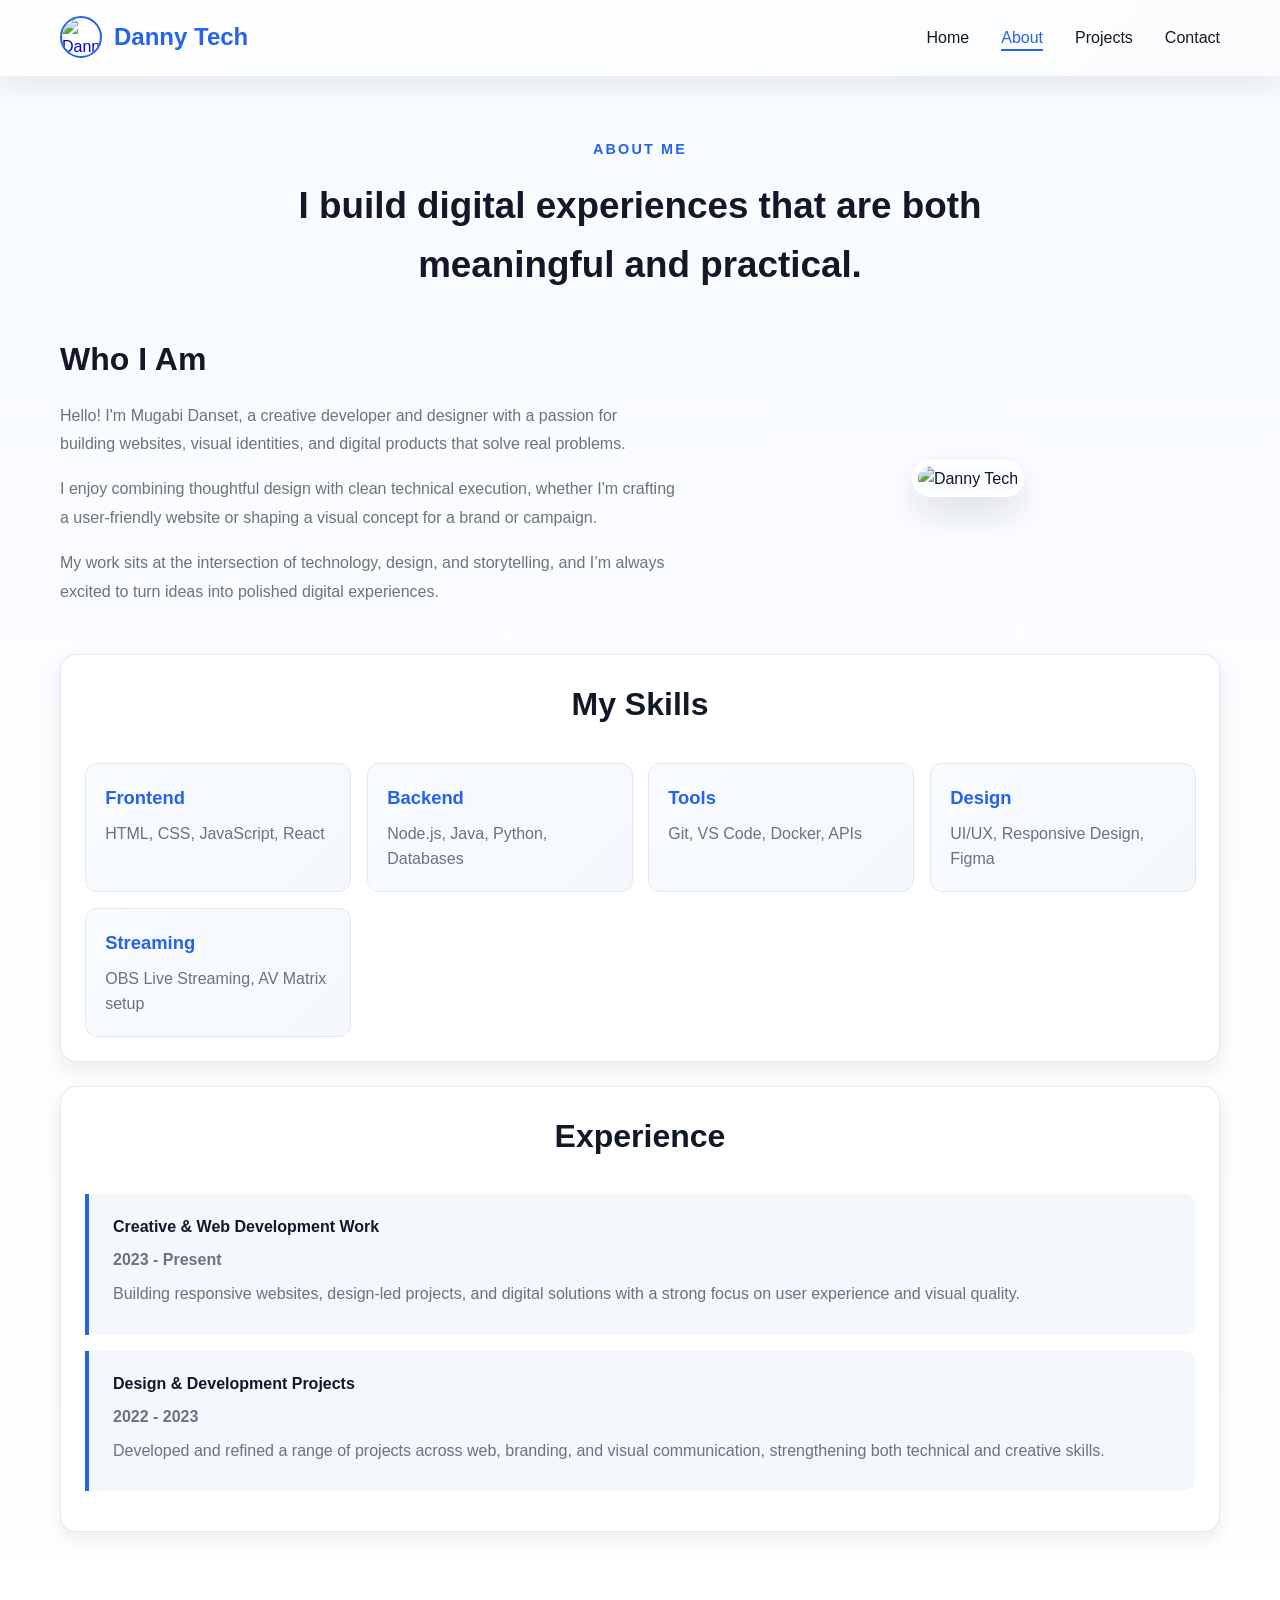
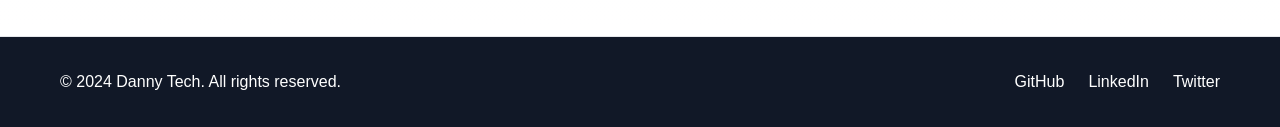
==== about.html @ cbaa2837 "Refresh landing page hero styling" ====
<!DOCTYPE html>
<html lang="en">
<head>
    <meta charset="UTF-8">
    <meta name="viewport" content="width=device-width, initial-scale=1.0">
    <title>About Me - My Portfolio</title>
    <link rel="stylesheet" href="styles.css">
</head>
<body>
    <!-- Navigation -->
    <nav class="navbar">
        <div class="container">
            <div class="logo">
                <a href="index.html" class="logo-link">
                    <img src="images/profile.jpg" alt="Danny Tech logo" class="logo-image">
                    <span>Danny Tech</span>
                </a>
            </div>
            <ul class="nav-links">
                <li><a href="index.html">Home</a></li>
                <li><a href="about.html" class="active">About</a></li>
                <li><a href="projects.html">Projects</a></li>
                <li><a href="contact.html">Contact</a></li>
            </ul>
        </div>
    </nav>

    <!-- About Section -->
    <section class="about-content">
        <div class="container">
            <div class="section-heading about-heading">
                <p class="section-label">About Me</p>
                <h2>I build digital experiences that are both meaningful and practical.</h2>
            </div>
            
            <div class="about-grid">
                <div class="about-text">
                    <h3>Who I Am</h3>
                    <p>Hello! I'm Mugabi Danset, a creative developer and designer with a passion for building websites, visual identities, and digital products that solve real problems.</p>
                    <p>I enjoy combining thoughtful design with clean technical execution, whether I'm crafting a user-friendly website or shaping a visual concept for a brand or campaign.</p>
                    <p>My work sits at the intersection of technology, design, and storytelling, and I’m always excited to turn ideas into polished digital experiences.</p>
                </div>
                <div class="about-image">
                    <img src="images/profile.jpg" alt="Danny Tech" class="about-photo">
                </div>
            </div>

            <!-- Skills Section -->
            <div class="about-section-card">
                <h3>My Skills</h3>
                <div class="skills-grid">
                    <div class="skill-item">
                        <h4>Frontend</h4>
                        <p>HTML, CSS, JavaScript, React</p>
                    </div>
                    <div class="skill-item">
                        <h4>Backend</h4>
                        <p>Node.js, Java, Python, Databases</p>
                    </div>
                    <div class="skill-item">
                        <h4>Tools</h4>
                        <p>Git, VS Code, Docker, APIs</p>
                    </div>
                    <div class="skill-item">
                        <h4>Design</h4>
                        <p>UI/UX, Responsive Design, Figma</p>
                    </div>
                    <div class="skill-item">
                        <h4>Streaming</h4>
                        <p>OBS Live Streaming, AV Matrix setup</p>
                    </div>
                </div>
            </div>

            <!-- Experience Timeline -->
            <div class="about-section-card">
                <h3>Experience</h3>
                <div class="timeline">
                    <div class="timeline-item">
                        <h4>Creative & Web Development Work</h4>
                        <p class="timeline-date">2023 - Present</p>
                        <p>Building responsive websites, design-led projects, and digital solutions with a strong focus on user experience and visual quality.</p>
                    </div>
                    <div class="timeline-item">
                        <h4>Design & Development Projects</h4>
                        <p class="timeline-date">2022 - 2023</p>
                        <p>Developed and refined a range of projects across web, branding, and visual communication, strengthening both technical and creative skills.</p>
                    </div>
                </div>
            </div>
        </div>
    </section>

    <!-- Footer -->
    <footer>
        <div class="container">
            <p>&copy; 2024 Danny Tech. All rights reserved.</p>
            <div class="social-links">
                <a href="#">GitHub</a>
                <a href="#">LinkedIn</a>
                <a href="#">Twitter</a>
            </div>
        </div>
    </footer>
</body>
</html>
---- styles.css ----
/* General Styles */
* {
    margin: 0;
    padding: 0;
    box-sizing: border-box;
}

:root {
    --primary-color: #2563eb;
    --secondary-color: #0f172a;
    --accent-color: #38bdf8;
    --accent-rose: #ff4d6d;
    --text-dark: #111827;
    --text-light: #6b7280;
    --bg-light: #f4f7fb;
    --white: #ffffff;
    --border-color: #e5e7eb;
    --shadow: 0 8px 20px rgba(15, 23, 42, 0.08);
    --shadow-lg: 0 16px 35px rgba(15, 23, 42, 0.12);
}

html {
    scroll-behavior: smooth;
    scroll-padding-top: 90px;
    scroll-snap-type: y proximity;
}

@keyframes letterFall {
    from {
        opacity: 0;
        transform: translateY(-20px) rotate(-10deg);
    }
    to {
        opacity: 1;
        transform: translateY(0) rotate(0);
    }
}

@keyframes webDrift {
    0% {
        transform: translateX(-8%) translateY(-6%) rotate(0deg);
    }
    50% {
        transform: translateX(8%) translateY(4%) rotate(2deg);
    }
    100% {
        transform: translateX(-4%) translateY(8%) rotate(-1deg);
    }
}

@keyframes floatGlow {
    0% {
        transform: translate3d(0, 0, 0) scale(1);
        opacity: 0.6;
    }
    50% {
        transform: translate3d(20px, -18px, 0) scale(1.06);
        opacity: 0.75;
    }
    100% {
        transform: translate3d(-14px, 18px, 0) scale(0.97);
        opacity: 0.65;
    }
}

@keyframes fadeReveal {
    from {
        opacity: 0;
        transform: translateY(24px);
    }
    to {
        opacity: 1;
        transform: translateY(0);
    }
}

@keyframes heroImageReveal {
    from {
        opacity: 0;
        transform: perspective(1000px) rotateY(-4deg) translateY(18px);
    }
    to {
        opacity: 1;
        transform: perspective(1000px) rotateY(-4deg) translateY(0);
    }
}

body {
    font-family: 'Segoe UI', Tahoma, Geneva, Verdana, sans-serif;
    color: var(--text-dark);
    line-height: 1.6;
    background: linear-gradient(135deg, #f8fbff 0%, #eef4ff 42%, #fdfefe 100%);
    position: relative;
    overflow-x: hidden;
}

body::before,
body::after {
    content: '';
    position: fixed;
    pointer-events: none;
    border-radius: 50%;
    filter: blur(55px);
    z-index: 0;
    animation: floatGlow 12s ease-in-out infinite alternate;
}

body::before {
    inset: auto auto 8% -8%;
    width: 320px;
    height: 320px;
    background: rgba(37, 99, 235, 0.18);
}

body::after {
    inset: 4% -8% auto auto;
    width: 280px;
    height: 280px;
    background: rgba(255, 77, 109, 0.16);
    animation-duration: 15s;
}

body > * {
    position: relative;
    z-index: 1;
}

section,
footer {
    scroll-margin-top: 90px;
    scroll-snap-align: start;
}

.container {
    max-width: 1200px;
    margin: 0 auto;
    padding: 0 20px;
}

/* Navigation */
.navbar {
    background: rgba(255, 255, 255, 0.8);
    backdrop-filter: blur(14px);
    box-shadow: 0 10px 30px rgba(15, 23, 42, 0.08);
    position: sticky;
    top: 0;
    z-index: 100;
}

.navbar .container {
    display: flex;
    justify-content: space-between;
    align-items: center;
    padding: 1rem 20px;
}

.logo-link {
    display: inline-flex;
    align-items: center;
    gap: 0.75rem;
    text-decoration: none;
}

.logo-image {
    width: 42px;
    height: 42px;
    border-radius: 50%;
    object-fit: cover;
    border: 2px solid var(--primary-color);
}

.logo-link span {
    font-size: 1.5rem;
    color: var(--primary-color);
    font-weight: 700;
}

.nav-links {
    display: flex;
    list-style: none;
    gap: 2rem;
}

.nav-links a {
    text-decoration: none;
    color: var(--text-dark);
    font-weight: 500;
    transition: color 0.3s ease;
    position: relative;
}

.nav-links a:hover,
.nav-links a.active {
    color: var(--primary-color);
}

.nav-links a.active::after {
    content: '';
    position: absolute;
    bottom: -5px;
    left: 0;
    width: 100%;
    height: 2px;
    background-color: var(--primary-color);
}

/* Hero Section */
@keyframes fadeInUp {
    from {
        opacity: 0;
        transform: translateY(20px);
    }
    to {
        opacity: 1;
        transform: translateY(0);
    }
}

.hero {
    background: linear-gradient(135deg, #08111f 0%, #142546 45%, #203a68 100%);
    color: var(--white);
    padding: 100px 20px 90px;
    position: relative;
    overflow: hidden;
}

.hero::before,
.hero::after {
    content: '';
    position: absolute;
    border-radius: 50%;
    filter: blur(70px);
    opacity: 0.35;
    pointer-events: none;
}

.hero::before {
    width: 280px;
    height: 280px;
    background: var(--accent-rose);
    top: -80px;
    right: -40px;
    animation: floatGlow 10s ease-in-out infinite alternate;
}

.hero::after {
    width: 240px;
    height: 240px;
    background: var(--accent-color);
    bottom: -60px;
    left: -40px;
    animation: floatGlow 13s ease-in-out infinite alternate-reverse;
}

.hero-layout {
    display: grid;
    grid-template-columns: 1.1fr 0.9fr;
    gap: 2.5rem;
    align-items: center;
}

.hero-content {
    text-align: left;
}

.eyebrow {
    display: inline-block;
    margin-bottom: 1rem;
    padding: 0.35rem 0.8rem;
    border-radius: 999px;
    background: rgba(255, 255, 255, 0.15);
    font-size: 0.9rem;
    font-weight: 600;
    letter-spacing: 0.08em;
    text-transform: uppercase;
}

.animate-letters {
    white-space: normal;
    overflow-wrap: normal;
    word-break: normal;
}

.hero-content .letter-fall,
.eyebrow .letter-fall {
    display: inline-block;
    opacity: 0;
    transform: translateY(-20px);
    animation: letterFall 0.45s ease-out forwards;
}

.hero-content h2 {
    font-size: clamp(2rem, 3.4vw, 3.2rem);
    margin-bottom: 1rem;
    font-weight: 800;
    line-height: 1.08;
    letter-spacing: 0.03em;
    text-transform: uppercase;
    text-shadow: 0 10px 35px rgba(0, 0, 0, 0.2);
    white-space: normal;
}

.hero-line {
    display: block;
}

.hero-line + .hero-line {
    margin-top: 0.2em;
}

.hero-content p {
    font-size: 1.15rem;
    margin-bottom: 1.75rem;
    opacity: 0.95;
    max-width: 600px;
    animation: fadeInUp 0.9s ease-out 0.25s both;
}

.hero-actions {
    display: flex;
    flex-wrap: wrap;
    gap: 1rem;
    opacity: 0;
    animation: fadeInUp 0.9s ease-out 0.35s both;
}

.hero-image-card {
    position: relative;
    border-radius: 24px;
    overflow: hidden;
    box-shadow: 0 18px 40px rgba(0, 0, 0, 0.22);
    border: none;
    transform: perspective(1000px) rotateY(-4deg);
    animation: heroImageReveal 0.9s ease-out 0.3s both;
}

.hero-image-card::after {
    content: '';
    position: absolute;
    inset: 0;
    background: linear-gradient(180deg, rgba(255, 255, 255, 0) 0%, rgba(8, 17, 31, 0.18) 100%);
    pointer-events: none;
}

.hero-image-card img {
    width: 100%;
    height: 100%;
    min-height: 420px;
    object-fit: cover;
    display: block;
    opacity: 0.95;
}

.hero .btn-secondary {
    background-color: transparent;
    border: 2px solid var(--white);
    color: var(--white);
}

.hero .btn-secondary:hover {
    background-color: rgba(255, 255, 255, 0.12);
}

@media (max-width: 768px) {
    .hero-layout {
        grid-template-columns: 1fr;
    }

    .hero-content {
        text-align: center;
    }

    .hero-actions {
        justify-content: center;
    }
}

/* Buttons */
.btn {
    display: inline-block;
    padding: 12px 30px;
    background: linear-gradient(135deg, var(--primary-color), var(--accent-rose));
    color: var(--white);
    text-decoration: none;
    border-radius: 999px;
    border: none;
    font-size: 1rem;
    font-weight: 600;
    cursor: pointer;
    transition: transform 0.25s ease, box-shadow 0.25s ease, filter 0.25s ease;
    box-shadow: 0 10px 24px rgba(37, 99, 235, 0.18);
}

.btn:hover {
    transform: translateY(-3px);
    box-shadow: 0 16px 32px rgba(37, 99, 235, 0.22);
    filter: brightness(1.04);
}

.btn-secondary {
    background-color: rgba(255, 255, 255, 0.1);
    color: var(--white);
    border: 1px solid rgba(255, 255, 255, 0.22);
}

.btn-secondary:hover {
    background-color: rgba(255, 255, 255, 0.16);
}

.link-btn {
    display: inline-block;
    padding: 8px 16px;
    background-color: var(--primary-color);
    color: var(--white);
    text-decoration: none;
    border-radius: 999px;
    font-size: 0.9rem;
    transition: background-color 0.3s ease, transform 0.2s ease;
    margin-right: 10px;
}

.link-btn:hover {
    transform: translateY(-1px);
}

.link-btn:hover {
    background-color: var(--secondary-color);
}

/* Sections */
section {
    padding: 60px 20px;
}

section h3 {
    font-size: 2rem;
    margin-bottom: 2rem;
    text-align: center;
    color: var(--text-dark);
}

.section-intro {
    text-align: center;
    color: var(--text-light);
    margin-bottom: 3rem;
    font-size: 1.1rem;
}

/* Featured Work Section */
.featured {
    background: linear-gradient(180deg, var(--bg-light) 0%, #f8fbff 100%);
}

.section-heading {
    text-align: center;
    max-width: 700px;
    margin: 0 auto 2rem;
    animation: fadeReveal 0.8s ease-out both;
}

.section-label {
    display: inline-block;
    margin-bottom: 0.75rem;
    color: var(--primary-color);
    font-size: 0.9rem;
    font-weight: 700;
    letter-spacing: 0.15em;
    text-transform: uppercase;
}

.work-grid {
    display: grid;
    grid-template-columns: repeat(auto-fit, minmax(300px, 1fr));
    gap: 1.5rem;
}

.work-card {
    display: block;
    background-color: var(--white);
    border: 1px solid var(--border-color);
    border-radius: 16px;
    overflow: hidden;
    box-shadow: var(--shadow);
    transition: transform 0.3s ease, box-shadow 0.3s ease, border-color 0.3s ease;
    text-decoration: none;
    color: inherit;
    animation: fadeReveal 0.8s ease-out both;
}

.work-card:hover {
    transform: translateY(-6px) scale(1.01);
    box-shadow: var(--shadow-lg);
    border-color: rgba(37, 99, 235, 0.24);
}

.work-image {
    width: 100%;
    height: 220px;
    object-fit: cover;
    display: block;
}

.work-content {
    padding: 1.15rem 1.15rem 1.3rem;
}

.work-card h4 {
    font-size: 1.2rem;
    margin-bottom: 0.45rem;
}

.work-card p {
    color: var(--text-light);
    margin-bottom: 0.75rem;
}

.card-link {
    color: var(--primary-color);
    font-weight: 700;
    font-size: 0.95rem;
}

/* CTA Section */
.cta {
    background: linear-gradient(135deg, var(--primary-color), var(--secondary-color));
    color: var(--white);
    text-align: center;
}

.cta h3 {
    color: var(--white);
    margin-bottom: 1.5rem;
}

/* About Content */
.about-content {
    background: linear-gradient(180deg, #f8fbff 0%, var(--white) 100%);
    padding-bottom: 80px;
}

.about-heading {
    margin-bottom: 2.5rem;
}

.about-heading h2 {
    font-size: 2.3rem;
    margin-top: 0.25rem;
    text-align: center;
}

.about-grid {
    display: grid;
    grid-template-columns: 1.1fr 0.9fr;
    gap: 2.5rem;
    margin-bottom: 2rem;
    align-items: center;
}

.about-text h3 {
    text-align: left;
    margin-bottom: 1rem;
}

.about-text p {
    margin-bottom: 1rem;
    color: var(--text-light);
    line-height: 1.8;
}

.about-image {
    width: 100%;
    display: flex;
    justify-content: center;
    align-items: center;
}

.about-photo {
    max-width: 100%;
    height: auto;
    display: block;
    border-radius: 20px;
    box-shadow: var(--shadow-lg);
    border: 6px solid var(--white);
}

.about-section-card {
    background: var(--white);
    border: 1px solid var(--border-color);
    border-radius: 16px;
    padding: 1.5rem;
    box-shadow: var(--shadow);
    margin-bottom: 1.5rem;
}

.skills-grid {
    display: grid;
    grid-template-columns: repeat(auto-fit, minmax(220px, 1fr));
    gap: 1rem;
    margin-top: 1rem;
}

.skill-item {
    background: linear-gradient(135deg, #f8fbff 0%, var(--bg-light) 100%);
    padding: 1.2rem;
    border-radius: 12px;
    border: 1px solid var(--border-color);
    animation: floatIn 0.6s ease-out both;
    transition: transform 0.3s ease, box-shadow 0.3s ease;
}

.skill-item:nth-child(2) {
    animation-delay: 0.08s;
}

.skill-item:nth-child(3) {
    animation-delay: 0.16s;
}

.skill-item:nth-child(4) {
    animation-delay: 0.24s;
}

.skill-item:nth-child(5) {
    animation-delay: 0.32s;
}

.skill-item:hover {
    transform: translateY(-4px);
    box-shadow: 0 10px 24px rgba(37, 99, 235, 0.12);
}

.skill-item h4 {
    color: var(--primary-color);
    margin-bottom: 0.5rem;
    font-size: 1.15rem;
}

.skill-item p {
    color: var(--text-light);
}

.timeline {
    margin-top: 1rem;
}

.timeline-item {
    padding: 1.25rem 1.25rem 1.25rem 1.5rem;
    border-left: 4px solid var(--primary-color);
    margin-bottom: 1rem;
    background: var(--bg-light);
    border-radius: 0 10px 10px 0;
}

.timeline-item h4 {
    margin-bottom: 0.35rem;
    color: var(--text-dark);
}

.timeline-date {
    color: var(--primary-color);
    font-weight: 600;
    margin-bottom: 0.35rem;
}

.timeline-item p {
    color: var(--text-light);
    margin: 0.5rem 0;
}

/* Projects Content */
.projects-content {
    background-color: var(--white);
}

.projects-content h2 {
    font-size: 2.5rem;
    margin-bottom: 1rem;
    text-align: center;
}

.projects-grid {
    display: grid;
    grid-template-columns: repeat(auto-fit, minmax(320px, 1fr));
    gap: 1.5rem;
    align-items: start;
}

.project-card {
    background-color: var(--white);
    border: 1px solid var(--border-color);
    border-radius: 16px;
    overflow: hidden;
    box-shadow: var(--shadow);
    transition: transform 0.3s ease, box-shadow 0.3s ease, border-color 0.3s ease;
    animation: fadeReveal 0.8s ease-out both;
}

.project-card:hover {
    transform: translateY(-10px) scale(1.01);
    box-shadow: 0 16px 35px rgba(15, 23, 42, 0.16);
    border-color: rgba(37, 99, 235, 0.25);
}

.project-image {
    background: linear-gradient(135deg, #667eea, #764ba2);
    color: var(--white);
    height: 220px;
    display: flex;
    align-items: center;
    justify-content: center;
    font-weight: 600;
    font-size: 1.1rem;
    overflow: hidden;
    position: relative;
}

.project-image::after {
    content: '';
    position: absolute;
    inset: 0;
    background: linear-gradient(180deg, rgba(15, 23, 42, 0.06) 0%, rgba(15, 23, 42, 0.2) 100%);
    pointer-events: none;
}

.project-card:hover .project-image img {
    transform: scale(1.03);
}

.project-image img,
.project-image svg {
    width: 100%;
    height: 100%;
    object-fit: cover;
    display: block;
    transition: transform 0.35s ease;
}

.project-info {
    padding: 1.25rem 1.25rem 1.4rem;
}

.project-info h3 {
    text-align: left;
    margin-bottom: 0.5rem;
    font-size: 1.25rem;
}

.tech-stack {
    color: var(--primary-color);
    font-weight: 600;
    font-size: 0.9rem;
    margin-bottom: 0.5rem;
}

.project-description {
    color: var(--text-light);
    margin-bottom: 1rem;
    line-height: 1.6;
}

.project-links {
    display: flex;
    gap: 0.5rem;
    flex-wrap: wrap;
    margin-top: 0.75rem;
}

@keyframes fadeUp {
    from {
        opacity: 0;
        transform: translateY(20px);
    }
    to {
        opacity: 1;
        transform: translateY(0);
    }
}

@keyframes floatIn {
    from {
        opacity: 0;
        transform: translateY(15px) scale(0.97);
    }
    to {
        opacity: 1;
        transform: translateY(0) scale(1);
    }
}

/* Contact Content */
.contact-content {
    background: linear-gradient(180deg, #f8fbff 0%, var(--white) 100%);
    padding-bottom: 80px;
}

.contact-heading {
    margin-bottom: 1rem;
}

.contact-heading h2 {
    font-size: 2.2rem;
    margin-top: 0.3rem;
    text-align: center;
}

.contact-grid {
    display: grid;
    grid-template-columns: 1.1fr 0.9fr;
    gap: 2rem;
    max-width: 1050px;
    margin: 0 auto;
}

.contact-card {
    background: var(--white);
    border: 1px solid var(--border-color);
    border-radius: 18px;
    box-shadow: var(--shadow);
    padding: 1.5rem;
    animation: fadeReveal 0.8s ease-out both;
}

.contact-card:nth-child(2) {
    animation-delay: 0.15s;
}

.contact-card h3 {
    text-align: left;
    margin-bottom: 1.25rem;
    font-size: 1.35rem;
}

.form-group {
    margin-bottom: 1.2rem;
}

.form-group label {
    display: block;
    margin-bottom: 0.45rem;
    font-weight: 600;
    color: var(--text-dark);
}

.form-group input,
.form-group textarea {
    width: 100%;
    padding: 11px 12px;
    border: 1px solid var(--border-color);
    border-radius: 10px;
    font-size: 1rem;
    font-family: inherit;
    transition: border-color 0.3s ease, box-shadow 0.3s ease;
    background-color: #f8fbff;
}

.form-group input:focus,
.form-group textarea:focus {
    outline: none;
    border-color: var(--primary-color);
    box-shadow: 0 0 0 3px rgba(37, 99, 235, 0.1);
}

.contact-form {
    display: flex;
    flex-direction: column;
}

.info-item {
    margin-bottom: 1.3rem;
    padding-bottom: 1rem;
    border-bottom: 1px solid var(--border-color);
    animation: fadeUp 0.65s ease-out both;
    animation-delay: 0.2s;
}

.info-item:last-child {
    border-bottom: none;
    padding-bottom: 0;
}

.info-item h4 {
    margin-bottom: 0.35rem;
    color: var(--primary-color);
    font-size: 1.05rem;
}

.info-item p {
    color: var(--text-light);
}

.info-item a {
    color: var(--primary-color);
    text-decoration: none;
    transition: color 0.3s ease;
}

.info-item a:hover {
    color: var(--secondary-color);
}

.social-follow {
    display: flex;
    gap: 0.75rem;
    flex-wrap: wrap;
}

.social-follow a {
    display: inline-flex;
    align-items: center;
    justify-content: center;
    min-height: 44px;
    padding: 0.6rem 0.8rem;
    background-color: var(--bg-light);
    border: 1px solid var(--border-color);
    border-radius: 999px;
    text-decoration: none;
    color: var(--primary-color);
    transition: all 0.3s ease;
    animation: fadeUp 0.6s ease-out both;
}

.social-item {
    display: inline-flex;
    align-items: center;
    gap: 0.5rem;
}

.social-label {
    font-size: 0.9rem;
    font-weight: 600;
}

.social-follow a svg {
    width: 18px;
    height: 18px;
    display: block;
    fill: currentColor;
}

.social-follow a:nth-child(2) {
    animation-delay: 0.1s;
}

.social-follow a:nth-child(3) {
    animation-delay: 0.2s;
}

.social-follow a:nth-child(4) {
    animation-delay: 0.3s;
}

.social-follow a:nth-child(5) {
    animation-delay: 0.4s;
}

.social-follow a:nth-child(6) {
    animation-delay: 0.5s;
}

.social-follow a:hover {
    background-color: var(--primary-color);
    color: var(--white);
    transform: translateY(-3px) scale(1.02);
}

/* Footer */
footer {
    background-color: var(--text-dark);
    color: var(--white);
    padding: 2rem;
    text-align: center;
    border-top: 1px solid var(--border-color);
}

footer .container {
    display: flex;
    justify-content: space-between;
    align-items: center;
}

.social-links {
    display: flex;
    gap: 1.5rem;
}

.social-links a {
    color: var(--white);
    text-decoration: none;
    transition: color 0.3s ease;
}

.social-links a:hover {
    color: var(--primary-color);
}

/* Responsive Design */
@media (max-width: 768px) {
    .nav-links {
        gap: 1rem;
        font-size: 0.9rem;
    }

    .hero-content h2 {
        font-size: 2rem;
    }

    .hero-content p {
        font-size: 1.1rem;
    }

    .about-grid {
        grid-template-columns: 1fr;
        gap: 2rem;
    }

    .contact-grid {
        grid-template-columns: 1fr;
    }

    .work-grid,
    .skills-grid,
    .projects-grid {
        grid-template-columns: 1fr;
    }

    footer .container {
        flex-direction: column;
        gap: 1rem;
    }

    section h3 {
        font-size: 1.5rem;
    }

    .placeholder {
        height: 200px;
    }
}

@media (max-width: 480px) {
    .navbar .container {
        flex-direction: column;
        gap: 1rem;
    }

    .nav-links {
        flex-wrap: wrap;
        justify-content: center;
    }

    .hero-content h2 {
        font-size: 1.5rem;
    }

    .hero {
        padding: 50px 20px;
    }

    .project-links {
        flex-direction: column;
    }

    .link-btn {
        width: 100%;
        text-align: center;
        margin-right: 0;
    }
}
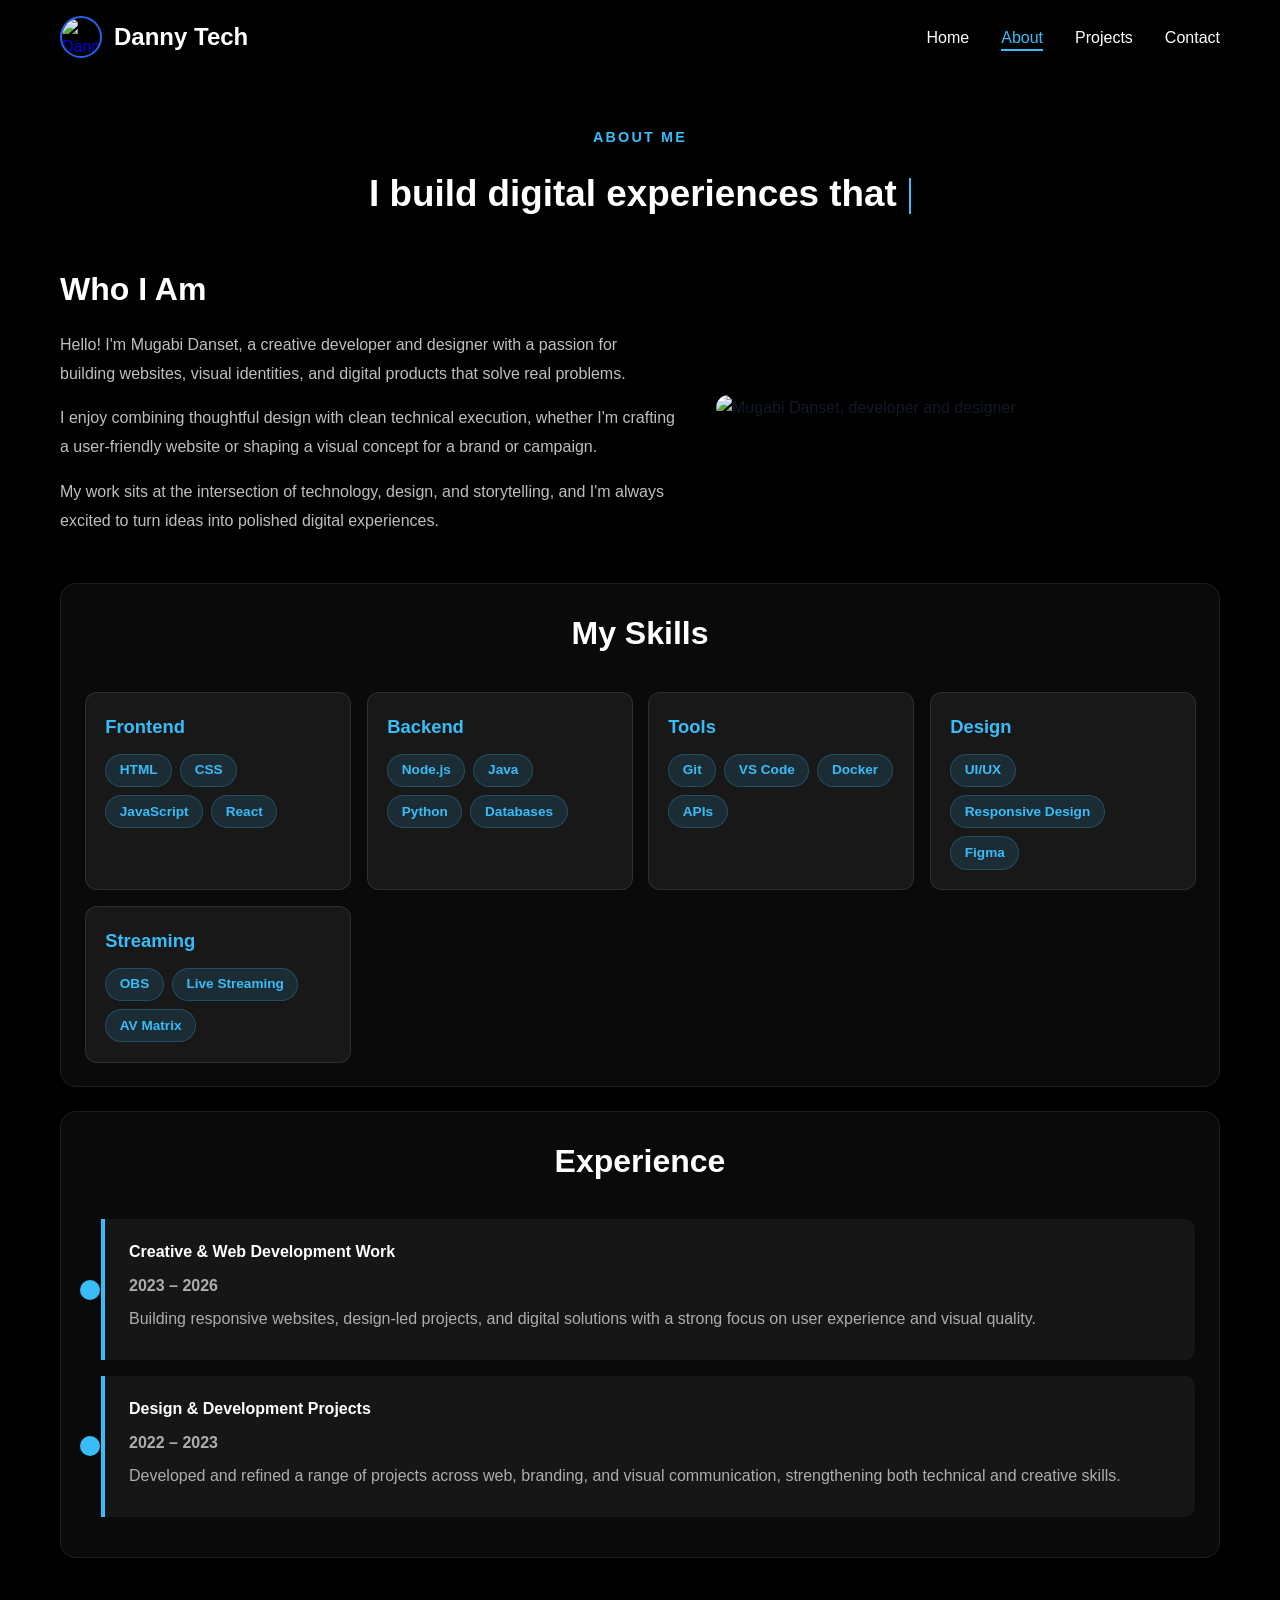
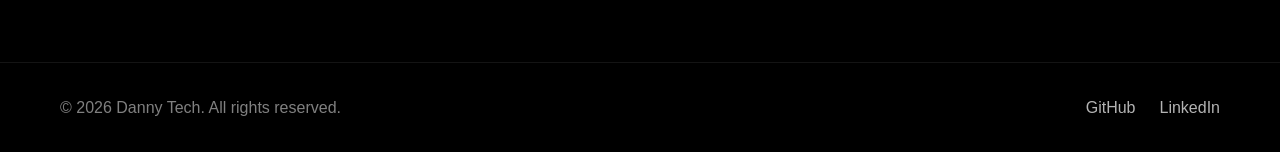
==== commit f295b98a: "Dark theme about page, dynamic JS, social links, new photo" ====
--- a/about.html
+++ b/about.html
@@ -3,8 +3,237 @@
 <head>
     <meta charset="UTF-8">
     <meta name="viewport" content="width=device-width, initial-scale=1.0">
-    <title>About Me - My Portfolio</title>
+    <title>About - Danny Tech</title>
+    <meta name="description" content="About Mugabi Danset — creative developer and designer building meaningful digital experiences.">
     <link rel="stylesheet" href="styles.css">
+    <style>
+        /* ── Dark theme override for about page ──────────────────────────────── */
+        body {
+            background: #000 !important;
+        }
+        body::before, body::after {
+            display: none; /* hide the light-mode blobs */
+        }
+
+        /* Navbar goes dark */
+        .navbar {
+            background: rgba(0, 0, 0, 0.85) !important;
+            backdrop-filter: blur(14px);
+            box-shadow: 0 2px 20px rgba(0,0,0,0.6) !important;
+        }
+        .logo-link span,
+        .nav-links a {
+            color: #fff !important;
+        }
+        .nav-links a:hover,
+        .nav-links a.active {
+            color: var(--accent-color) !important;
+        }
+        .nav-links a.active::after {
+            background-color: var(--accent-color) !important;
+        }
+
+        /* About section dark background — seamless with photo */
+        .about-content {
+            background: #000 !important;
+            padding-top: 3rem;
+        }
+
+        /* Section label + heading — white text */
+        .section-label {
+            color: var(--accent-color) !important;
+        }
+        .about-heading h2 {
+            color: #fff !important;
+        }
+
+        /* "Who I Am" text block */
+        .about-text h3 {
+            color: #fff !important;
+        }
+        .about-text p {
+            color: rgba(255,255,255,0.75) !important;
+        }
+
+        /* Photo — no border, no shadow, blends into black bg */
+        .about-photo {
+            border: none !important;
+            box-shadow: none !important;
+            border-radius: 16px;
+            width: 100%;
+            object-fit: cover;
+        }
+        .about-image {
+            background: #000;
+        }
+
+        /* Cards — dark glass style */
+        .about-section-card {
+            background: rgba(255,255,255,0.04) !important;
+            border: 1px solid rgba(255,255,255,0.08) !important;
+            box-shadow: none !important;
+        }
+        .about-section-card h3 {
+            color: #fff !important;
+        }
+
+        /* Skill items */
+        .skill-item {
+            background: rgba(255,255,255,0.06) !important;
+            border: 1px solid rgba(255,255,255,0.1) !important;
+        }
+        .skill-item h4 {
+            color: var(--accent-color) !important;
+            margin-bottom: 0.3rem;
+        }
+        .skill-item > p { display: none; }
+
+        /* Timeline */
+        .timeline-item {
+            background: rgba(255,255,255,0.05) !important;
+            border-left: 4px solid var(--accent-color) !important;
+        }
+        .timeline-item h4 { color: #fff !important; }
+        .timeline-item p  { color: rgba(255,255,255,0.65) !important; }
+        .timeline-date    { color: var(--accent-color) !important; }
+        .timeline-item::before {
+            border-color: #000 !important;
+            box-shadow: 0 0 0 3px var(--accent-color) !important;
+            background: var(--accent-color) !important;
+        }
+
+        /* Footer */
+        footer {
+            background: #000 !important;
+            border-top: 1px solid rgba(255,255,255,0.08) !important;
+            color: rgba(255,255,255,0.6) !important;
+        }
+        footer p { color: rgba(255,255,255,0.5); }
+        .social-links a { color: rgba(255,255,255,0.7) !important; }
+        .social-links a:hover { color: var(--accent-color) !important; }
+
+        /* ── Scroll reveal ──────────────────────────────────────────────────── */
+        .reveal {
+            opacity: 0;
+            transform: translateY(28px);
+            transition: opacity 0.65s ease, transform 0.65s ease;
+        }
+        .reveal.visible { opacity: 1; transform: translateY(0); }
+
+        .reveal-left {
+            opacity: 0;
+            transform: translateX(-32px);
+            transition: opacity 0.65s ease, transform 0.65s ease;
+        }
+        .reveal-left.visible { opacity: 1; transform: translateX(0); }
+
+        .reveal-right {
+            opacity: 0;
+            transform: translateX(32px);
+            transition: opacity 0.65s ease, transform 0.65s ease;
+        }
+        .reveal-right.visible { opacity: 1; transform: translateX(0); }
+
+        /* ── Skill tags ─────────────────────────────────────────────────────── */
+        .skill-tags {
+            display: flex;
+            flex-wrap: wrap;
+            gap: 0.5rem;
+            margin-top: 0.75rem;
+        }
+        .skill-tag {
+            display: inline-block;
+            padding: 0.3rem 0.85rem;
+            border-radius: 999px;
+            background: rgba(56, 189, 248, 0.12);
+            color: var(--accent-color);
+            font-size: 0.85rem;
+            font-weight: 600;
+            border: 1px solid rgba(56, 189, 248, 0.25);
+            transition: background 0.25s ease, transform 0.2s ease, box-shadow 0.2s ease;
+            cursor: default;
+            opacity: 0;
+            transform: scale(0.85);
+        }
+        .skill-tag.tag-visible {
+            opacity: 1;
+            transform: scale(1);
+            transition: opacity 0.35s ease, transform 0.35s ease,
+                        background 0.25s ease, box-shadow 0.2s ease;
+        }
+        .skill-tag:hover {
+            background: var(--accent-color);
+            color: #000;
+            transform: translateY(-2px) scale(1.04);
+            box-shadow: 0 6px 16px rgba(56, 189, 248, 0.3);
+        }
+
+        /* ── Timeline dot ───────────────────────────────────────────────────── */
+        .timeline-item {
+            position: relative;
+            transition: box-shadow 0.3s ease;
+        }
+        .timeline-item::before {
+            content: '';
+            position: absolute;
+            left: -22px;
+            top: 50%;
+            transform: translateY(-50%) scale(0);
+            width: 14px;
+            height: 14px;
+            border-radius: 50%;
+            transition: transform 0.4s cubic-bezier(0.34, 1.56, 0.64, 1);
+        }
+        .timeline-item.tl-visible::before { transform: translateY(-50%) scale(1); }
+        .timeline { padding-left: 16px; }
+
+        /* ── Typing cursor ──────────────────────────────────────────────────── */
+        @keyframes blink {
+            0%, 100% { opacity: 1; }
+            50%       { opacity: 0; }
+        }
+        .cursor {
+            display: inline-block;
+            width: 2px;
+            height: 1em;
+            background: var(--accent-color);
+            margin-left: 2px;
+            vertical-align: middle;
+            animation: blink 0.9s step-end infinite;
+        }
+
+        /* Stagger for skill items */
+        .skill-item:nth-child(1) { transition-delay: 0s; }
+        .skill-item:nth-child(2) { transition-delay: 0.08s; }
+        .skill-item:nth-child(3) { transition-delay: 0.16s; }
+        .skill-item:nth-child(4) { transition-delay: 0.24s; }
+        .skill-item:nth-child(5) { transition-delay: 0.32s; }
+
+        /* ── Photo slideshow ────────────────────────────────────────────────── */
+        .photo-slideshow {
+            position: relative;
+            width: 100%;
+            border-radius: 16px;
+            overflow: hidden;
+            background: #000; /* matches photo bg exactly */
+        }
+        .photo-slideshow .slide {
+            width: 100%;
+            display: block;
+            object-fit: cover;
+            border: none !important;
+            box-shadow: none !important;
+            border-radius: 0;
+            opacity: 0;
+            position: absolute;
+            top: 0; left: 0;
+            transition: opacity 0.8s ease;
+        }
+        .photo-slideshow .slide.active {
+            opacity: 1;
+            position: relative; /* keeps the container sized to the image */
+        }
+    </style>
 </head>
 <body>
     <!-- Navigation -->
@@ -16,7 +245,7 @@
                     <span>Danny Tech</span>
                 </a>
             </div>
-            <ul class="nav-links">
+            <ul class="nav-links" aria-label="Main navigation">
                 <li><a href="index.html">Home</a></li>
                 <li><a href="about.html" class="active">About</a></li>
                 <li><a href="projects.html">Projects</a></li>
@@ -28,62 +257,88 @@
     <!-- About Section -->
     <section class="about-content">
         <div class="container">
-            <div class="section-heading about-heading">
+            <div class="section-heading about-heading reveal">
                 <p class="section-label">About Me</p>
-                <h2>I build digital experiences that are both meaningful and practical.</h2>
-            </div>
-            
+                <h2 id="about-heading-text"></h2>
+            </div>
+
             <div class="about-grid">
-                <div class="about-text">
+                <div class="about-text reveal-left">
                     <h3>Who I Am</h3>
                     <p>Hello! I'm Mugabi Danset, a creative developer and designer with a passion for building websites, visual identities, and digital products that solve real problems.</p>
                     <p>I enjoy combining thoughtful design with clean technical execution, whether I'm crafting a user-friendly website or shaping a visual concept for a brand or campaign.</p>
-                    <p>My work sits at the intersection of technology, design, and storytelling, and I’m always excited to turn ideas into polished digital experiences.</p>
+                    <p>My work sits at the intersection of technology, design, and storytelling, and I'm always excited to turn ideas into polished digital experiences.</p>
                 </div>
-                <div class="about-image">
-                    <img src="images/profile.jpg" alt="Danny Tech" class="about-photo">
+                <div class="about-image reveal-right">
+                    <!-- slideshow wrapper — add more <img> tags here when you have extra photos -->
+                    <div class="photo-slideshow">
+                        <img src="images/danny.jpeg" alt="Mugabi Danset, developer and designer" class="about-photo slide active">
+                    </div>
                 </div>
             </div>
 
             <!-- Skills Section -->
-            <div class="about-section-card">
+            <div class="about-section-card reveal">
                 <h3>My Skills</h3>
                 <div class="skills-grid">
                     <div class="skill-item">
                         <h4>Frontend</h4>
-                        <p>HTML, CSS, JavaScript, React</p>
+                        <div class="skill-tags">
+                            <span class="skill-tag">HTML</span>
+                            <span class="skill-tag">CSS</span>
+                            <span class="skill-tag">JavaScript</span>
+                            <span class="skill-tag">React</span>
+                        </div>
                     </div>
                     <div class="skill-item">
                         <h4>Backend</h4>
-                        <p>Node.js, Java, Python, Databases</p>
+                        <div class="skill-tags">
+                            <span class="skill-tag">Node.js</span>
+                            <span class="skill-tag">Java</span>
+                            <span class="skill-tag">Python</span>
+                            <span class="skill-tag">Databases</span>
+                        </div>
                     </div>
                     <div class="skill-item">
                         <h4>Tools</h4>
-                        <p>Git, VS Code, Docker, APIs</p>
+                        <div class="skill-tags">
+                            <span class="skill-tag">Git</span>
+                            <span class="skill-tag">VS Code</span>
+                            <span class="skill-tag">Docker</span>
+                            <span class="skill-tag">APIs</span>
+                        </div>
                     </div>
                     <div class="skill-item">
                         <h4>Design</h4>
-                        <p>UI/UX, Responsive Design, Figma</p>
+                        <div class="skill-tags">
+                            <span class="skill-tag">UI/UX</span>
+                            <span class="skill-tag">Responsive Design</span>
+                            <span class="skill-tag">Figma</span>
+                        </div>
                     </div>
                     <div class="skill-item">
                         <h4>Streaming</h4>
-                        <p>OBS Live Streaming, AV Matrix setup</p>
+                        <div class="skill-tags">
+                            <span class="skill-tag">OBS</span>
+                            <span class="skill-tag">Live Streaming</span>
+                            <span class="skill-tag">AV Matrix</span>
+                        </div>
                     </div>
                 </div>
             </div>
 
             <!-- Experience Timeline -->
-            <div class="about-section-card">
+            <div class="about-section-card reveal">
                 <h3>Experience</h3>
                 <div class="timeline">
                     <div class="timeline-item">
-                        <h4>Creative & Web Development Work</h4>
-                        <p class="timeline-date">2023 - Present</p>
+                        <h4>Creative &amp; Web Development Work</h4>
+                        <p class="timeline-date" id="date-present">2023 – Present</p>
                         <p>Building responsive websites, design-led projects, and digital solutions with a strong focus on user experience and visual quality.</p>
                     </div>
                     <div class="timeline-item">
-                        <h4>Design & Development Projects</h4>
-                        <p class="timeline-date">2022 - 2023</p>
+                        <h4>Design &amp; Development Projects</h4>
+                        <p class="timeline-date">2022 – 2023</p>
                         <p>Developed and refined a range of projects across web, branding, and visual communication, strengthening both technical and creative skills.</p>
                     </div>
                 </div>
@@ -94,13 +349,104 @@
     <!-- Footer -->
     <footer>
         <div class="container">
-            <p>&copy; 2024 Danny Tech. All rights reserved.</p>
+            <p>&copy; <span id="footer-year"></span> Danny Tech. All rights reserved.</p>
             <div class="social-links">
-                <a href="#">GitHub</a>
-                <a href="#">LinkedIn</a>
-                <a href="#">Twitter</a>
+                <a href="https://github.com/mugabidansey2-dotcom" target="_blank" rel="noopener noreferrer">GitHub</a>
+                <a href="https://www.linkedin.com/in/mugabi-dunset-696808397/" target="_blank" rel="noopener noreferrer">LinkedIn</a>
             </div>
         </div>
     </footer>
+
+    <script>
+        // ── 1. Dynamic copyright year ─────────────────────────────────────────
+        document.getElementById('footer-year').textContent = new Date().getFullYear();
+
+        // ── 2. Typing animation for the section heading ───────────────────────
+        function typeText(el, text, speed = 38) {
+            let i = 0;
+            const cursor = document.createElement('span');
+            cursor.className = 'cursor';
+            el.appendChild(cursor);
+
+            const interval = setInterval(() => {
+                el.insertBefore(document.createTextNode(text[i]), cursor);
+                i++;
+                if (i >= text.length) {
+                    clearInterval(interval);
+                    // remove cursor after a short pause
+                    setTimeout(() => cursor.remove(), 1800);
+                }
+            }, speed);
+        }
+
+        // ── 3. Scroll-reveal with IntersectionObserver ────────────────────────
+        function initReveal() {
+            const selectors = '.reveal, .reveal-left, .reveal-right, .timeline-item';
+            const items = document.querySelectorAll(selectors);
+
+            const observer = new IntersectionObserver((entries) => {
+                entries.forEach(entry => {
+                    if (entry.isIntersecting) {
+                        const el = entry.target;
+
+                        if (el.classList.contains('timeline-item')) {
+                            el.classList.add('tl-visible');
+                        } else {
+                            el.classList.add('visible');
+                        }
+
+                        // Animate skill tags inside a revealed skill card
+                        if (el.classList.contains('reveal')) {
+                            const tags = el.querySelectorAll('.skill-tag');
+                            tags.forEach((tag, i) => {
+                                setTimeout(() => tag.classList.add('tag-visible'), i * 60);
+                            });
+                        }
+
+                        observer.unobserve(el);
+                    }
+                });
+            }, { threshold: 0.15 });
+
+            items.forEach(el => observer.observe(el));
+        }
+
+        // ── 4. Wire everything up on DOMContentLoaded ─────────────────────────
+        document.addEventListener('DOMContentLoaded', () => {
+            initReveal();
+
+            // Typing animation for the heading
+            const headingEl = document.getElementById('about-heading-text');
+            const headingText = 'I build digital experiences that are both meaningful and practical.';
+            const headingObserver = new IntersectionObserver((entries) => {
+                entries.forEach(entry => {
+                    if (entry.isIntersecting) {
+                        typeText(headingEl, headingText);
+                        headingObserver.unobserve(entry.target);
+                    }
+                });
+            }, { threshold: 0.5 });
+            headingObserver.observe(headingEl);
+
+            // Dynamic "Present" year in timeline
+            const presentEl = document.getElementById('date-present');
+            if (presentEl) {
+                presentEl.textContent = `2023 – ${new Date().getFullYear()}`;
+            }
+
+            // ── Slideshow ────────────────────────────────────────────────────
+            // To add more photos later, just drop more <img class="about-photo slide">
+            // tags inside .photo-slideshow — this JS handles the rest automatically.
+            const slides = document.querySelectorAll('.photo-slideshow .slide');
+            if (slides.length > 1) {
+                let current = 0;
+                setInterval(() => {
+                    slides[current].classList.remove('active');
+                    current = (current + 1) % slides.length;
+                    slides[current].classList.add('active');
+                }, 4000); // change photo every 4 seconds
+            }
+        });
+    </script>
 </body>
 </html>
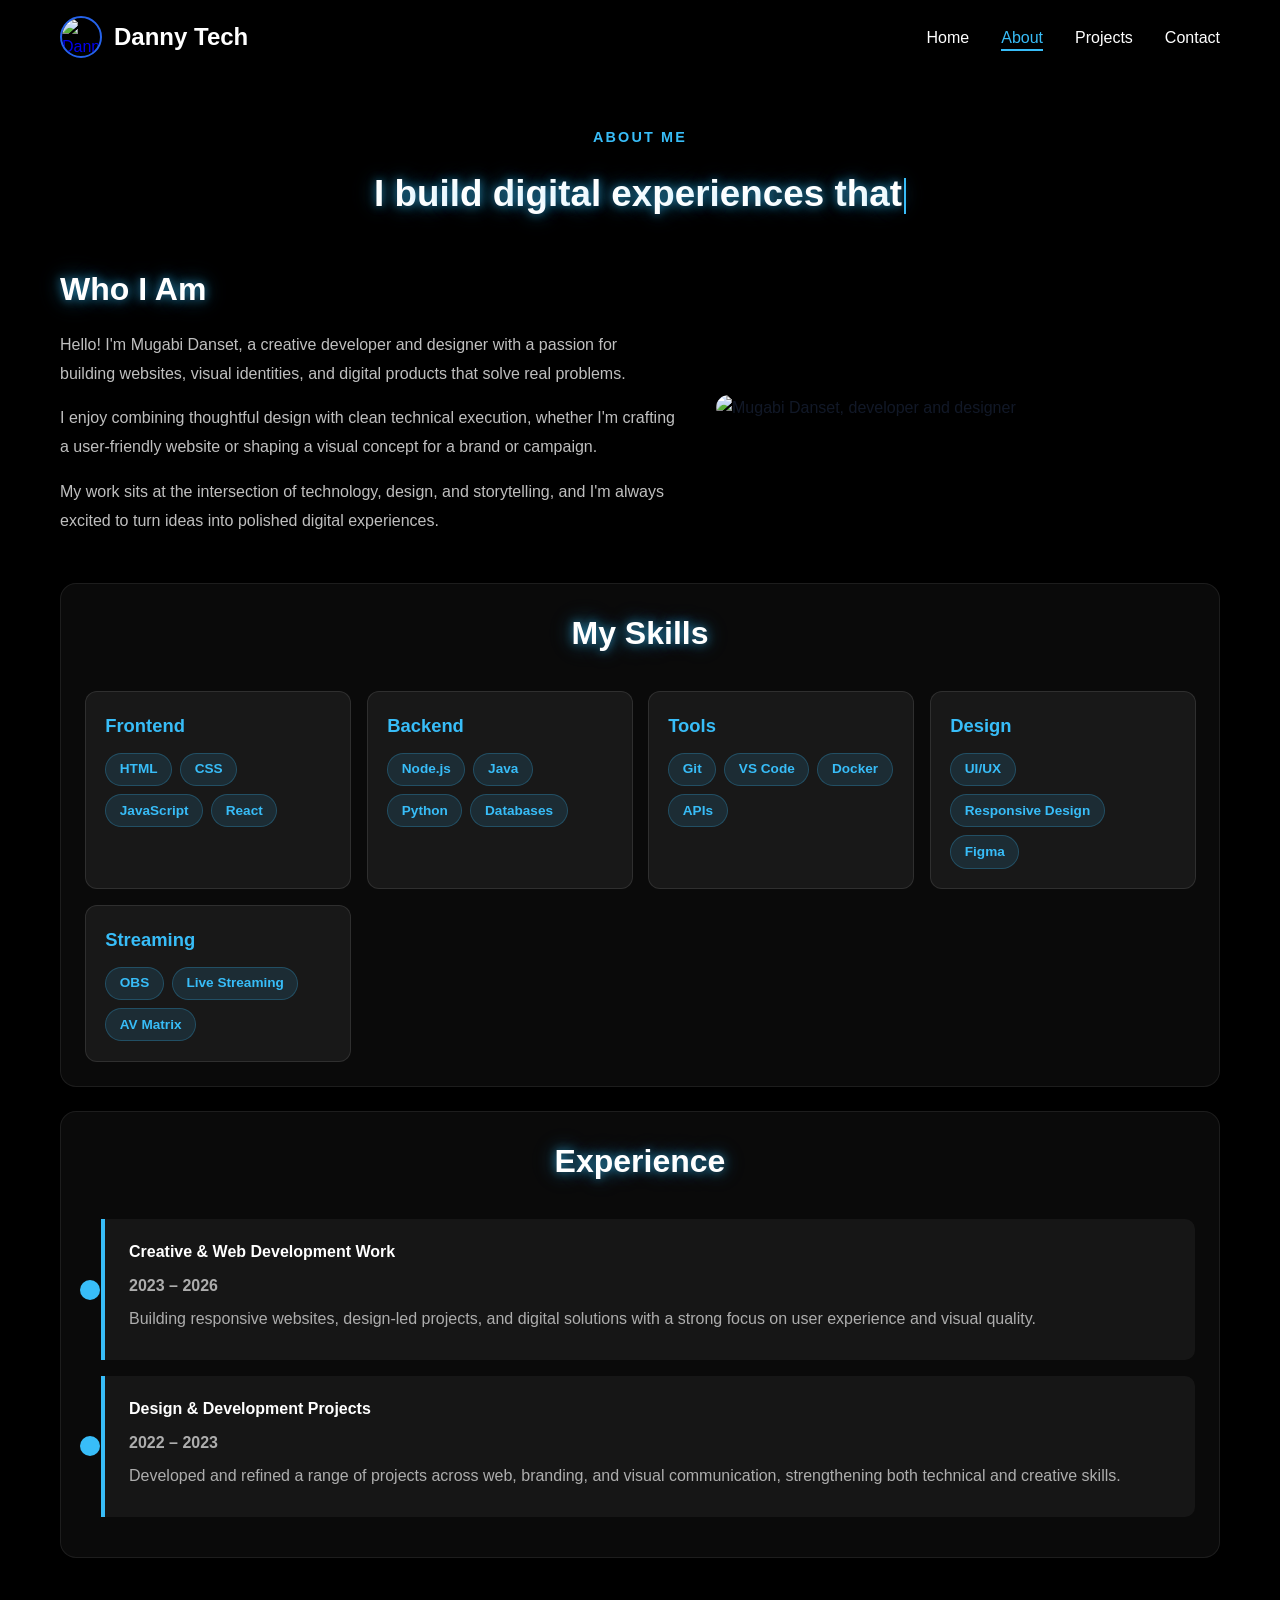
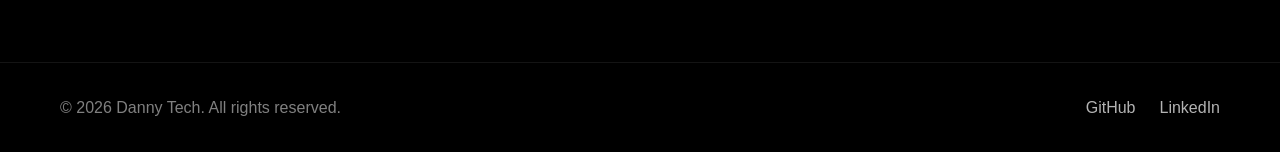
==== commit 221dc7bb: "Add all superpowers: particles, cursor glow, tilt, magnetic buttons, loader, transitions, scramble, " ====
--- a/about.html
+++ b/about.html
@@ -6,6 +6,7 @@
     <title>About - Danny Tech</title>
     <meta name="description" content="About Mugabi Danset — creative developer and designer building meaningful digital experiences.">
     <link rel="stylesheet" href="styles.css">
+    <link rel="stylesheet" href="superpowers.css">
     <style>
         /* ── Dark theme override for about page ──────────────────────────────── */
         body {
@@ -236,6 +237,17 @@
     </style>
 </head>
 <body>
+    <!-- Superpowers scaffolding -->
+    <canvas id="particle-canvas"></canvas>
+    <div id="cursor-glow"></div>
+    <div id="scroll-progress"></div>
+    <button id="back-to-top" aria-label="Back to top">↑</button>
+    <div id="page-transition"></div>
+    <div id="loading-screen">
+        <div class="loader-logo">DANNY TECH</div>
+        <div class="loader-bar"><div class="loader-fill"></div></div>
+    </div>
+
     <!-- Navigation -->
     <nav class="navbar">
         <div class="container">
@@ -264,12 +276,12 @@
 
             <div class="about-grid">
                 <div class="about-text reveal-left">
-                    <h3>Who I Am</h3>
+                <h3 data-scramble>Who I Am</h3>
                     <p>Hello! I'm Mugabi Danset, a creative developer and designer with a passion for building websites, visual identities, and digital products that solve real problems.</p>
                     <p>I enjoy combining thoughtful design with clean technical execution, whether I'm crafting a user-friendly website or shaping a visual concept for a brand or campaign.</p>
                     <p>My work sits at the intersection of technology, design, and storytelling, and I'm always excited to turn ideas into polished digital experiences.</p>
                 </div>
-                <div class="about-image reveal-right">
+                <div class="about-image reveal-right" data-parallax="0.08">
                     <!-- slideshow wrapper — add more <img> tags here when you have extra photos -->
                     <div class="photo-slideshow">
                         <img src="images/danny.jpeg" alt="Mugabi Danset, developer and designer" class="about-photo slide active">
@@ -448,5 +460,6 @@
             }
         });
     </script>
+    <script src="superpowers.js"></script>
 </body>
 </html>
--- a/superpowers.css
+++ b/superpowers.css
@@ -0,0 +1,196 @@
+/* ═══════════════════════════════════════════════════════════════════════════
+   SUPERPOWERS.CSS — Visual scaffolding for all the JS effects
+   ═══════════════════════════════════════════════════════════════════════════ */
+
+/* ── Particle canvas — sits behind everything ───────────────────────────── */
+#particle-canvas {
+    position: fixed;
+    top: 0;
+    left: 0;
+    width: 100%;
+    height: 100%;
+    pointer-events: none;
+    z-index: 0;
+    opacity: 0.6;
+}
+
+/* Ensure page content stays above canvas */
+.navbar, section, footer {
+    position: relative;
+    z-index: 1;
+}
+
+/* ── Custom glowing cursor ───────────────────────────────────────────────── */
+#cursor-glow {
+    position: fixed;
+    width: 28px;
+    height: 28px;
+    border-radius: 50%;
+    pointer-events: none;
+    z-index: 9999;
+    transform: translate(-50%, -50%);
+    background: radial-gradient(circle, rgba(56, 189, 248, 0.6) 0%, rgba(56, 189, 248, 0) 70%);
+    box-shadow: 0 0 12px 4px rgba(56, 189, 248, 0.3);
+    transition: width 0.2s ease, height 0.2s ease, opacity 0.2s ease;
+    mix-blend-mode: screen;
+}
+
+body:not(:hover) #cursor-glow {
+    opacity: 0;
+}
+
+/* Grow cursor over interactive elements */
+a:hover ~ #cursor-glow,
+button:hover ~ #cursor-glow {
+    width: 50px;
+    height: 50px;
+}
+
+/* ── Scroll progress bar ─────────────────────────────────────────────────── */
+#scroll-progress {
+    position: fixed;
+    top: 0;
+    left: 0;
+    height: 3px;
+    width: 0%;
+    background: linear-gradient(90deg, #38bdf8, #a78bfa, #ff4d6d);
+    z-index: 9998;
+    box-shadow: 0 0 8px rgba(56, 189, 248, 0.8);
+    transition: width 0.1s linear;
+}
+
+/* ── Back to top button ──────────────────────────────────────────────────── */
+#back-to-top {
+    position: fixed;
+    bottom: 2rem;
+    right: 2rem;
+    width: 48px;
+    height: 48px;
+    border-radius: 50%;
+    background: linear-gradient(135deg, #38bdf8, #a78bfa);
+    color: #000;
+    border: none;
+    font-size: 1.3rem;
+    cursor: pointer;
+    z-index: 9997;
+    display: flex;
+    align-items: center;
+    justify-content: center;
+    opacity: 0;
+    transform: translateY(20px) scale(0.8);
+    transition: opacity 0.4s ease, transform 0.4s cubic-bezier(0.34, 1.56, 0.64, 1), box-shadow 0.3s ease;
+    box-shadow: 0 4px 20px rgba(56, 189, 248, 0.3);
+    pointer-events: none;
+}
+#back-to-top.visible {
+    opacity: 1;
+    transform: translateY(0) scale(1);
+    pointer-events: auto;
+}
+#back-to-top:hover {
+    box-shadow: 0 0 20px rgba(56, 189, 248, 0.7), 0 8px 24px rgba(56, 189, 248, 0.4);
+    transform: translateY(-3px) scale(1.08);
+}
+
+/* ── Loading screen ──────────────────────────────────────────────────────── */
+#loading-screen {
+    position: fixed;
+    inset: 0;
+    background: #000;
+    z-index: 99999;
+    display: flex;
+    flex-direction: column;
+    align-items: center;
+    justify-content: center;
+    gap: 1.5rem;
+    transition: opacity 0.5s ease;
+}
+
+.loader-logo {
+    font-size: 2rem;
+    font-weight: 800;
+    color: #fff;
+    letter-spacing: 0.1em;
+    text-shadow: 0 0 20px rgba(56, 189, 248, 0.8),
+                 0 0 40px rgba(56, 189, 248, 0.5);
+}
+
+.loader-bar {
+    width: 200px;
+    height: 3px;
+    background: rgba(255,255,255,0.1);
+    border-radius: 999px;
+    overflow: hidden;
+}
+
+.loader-fill {
+    height: 100%;
+    background: linear-gradient(90deg, #38bdf8, #a78bfa);
+    border-radius: 999px;
+    animation: loaderFill 0.8s ease-out forwards;
+    box-shadow: 0 0 8px rgba(56, 189, 248, 0.8);
+}
+
+@keyframes loaderFill {
+    from { width: 0; }
+    to   { width: 100%; }
+}
+
+/* ── Page transition overlay ─────────────────────────────────────────────── */
+#page-transition {
+    position: fixed;
+    inset: 0;
+    background: #000;
+    z-index: 99998;
+    opacity: 1;
+    pointer-events: none;
+    transition: opacity 0.5s ease;
+    display: none;
+}
+
+/* ── 3D tilt card base styles ────────────────────────────────────────────── */
+.work-card,
+.project-card,
+.skill-item,
+.about-section-card,
+.contact-card {
+    transition: transform 0.15s ease, border-color 0.3s ease, box-shadow 0.3s ease;
+    will-change: transform;
+    transform-style: preserve-3d;
+}
+
+/* ── Animated gradient border on cards ──────────────────────────────────── */
+@keyframes borderGlow {
+    0%   { border-color: rgba(56, 189, 248, 0.15); }
+    50%  { border-color: rgba(167, 139, 250, 0.3); }
+    100% { border-color: rgba(56, 189, 248, 0.15); }
+}
+
+.work-card:hover,
+.project-card:hover {
+    animation: borderGlow 2s ease infinite;
+}
+
+/* ── Floating elements ───────────────────────────────────────────────────── */
+@keyframes floatSlow {
+    0%, 100% { transform: translateY(0); }
+    50%       { transform: translateY(-12px); }
+}
+
+[data-float] {
+    animation: floatSlow 4s ease-in-out infinite;
+}
+
+/* ── Responsive — hide cursor on touch devices ───────────────────────────── */
+@media (hover: none) {
+    #cursor-glow { display: none; }
+}
+
+@media (max-width: 480px) {
+    #back-to-top {
+        bottom: 1.2rem;
+        right: 1.2rem;
+        width: 42px;
+        height: 42px;
+    }
+}
